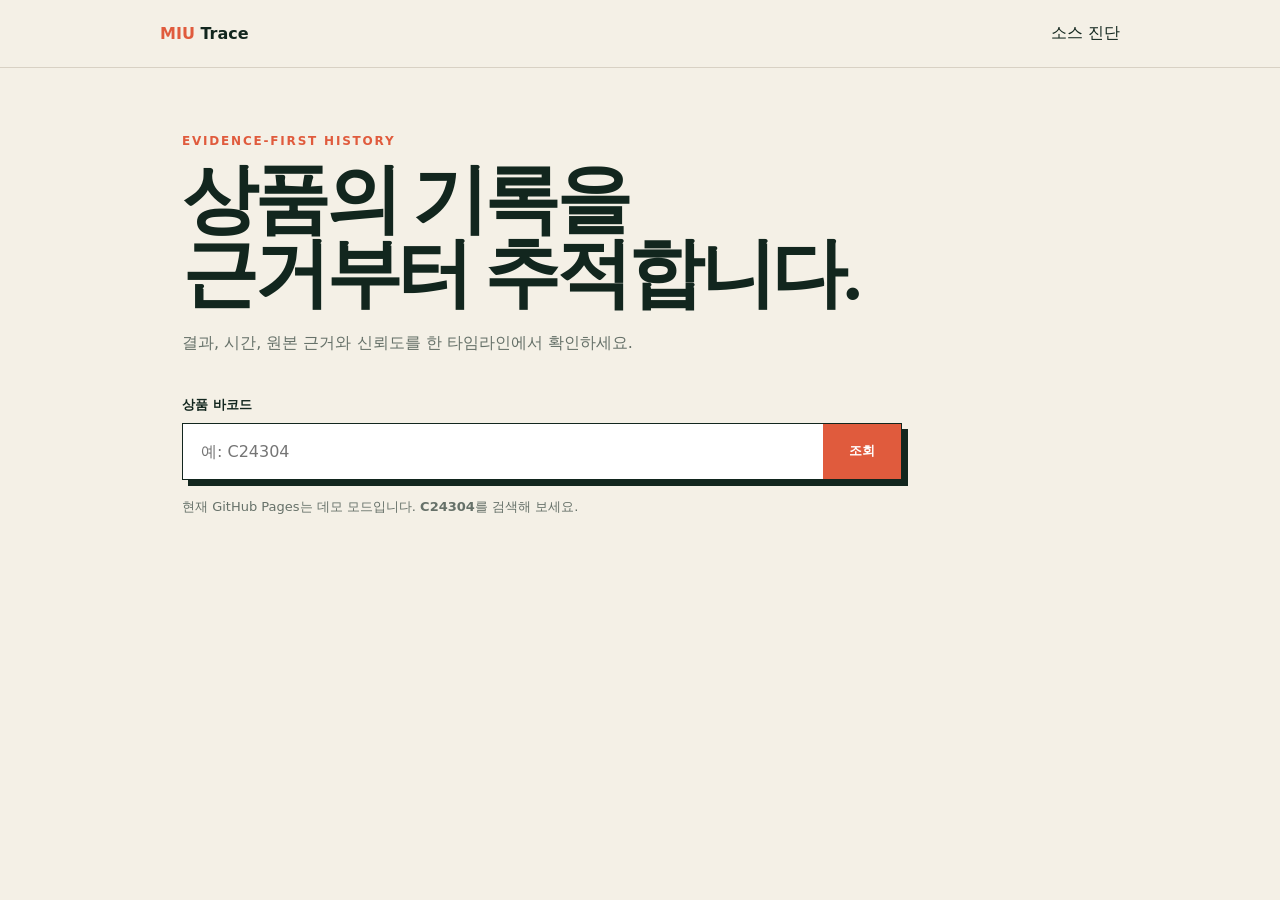
==== frontend/index.html @ 66e6db98 "Create MIU Trace GitHub Pages PWA" ====
<!doctype html><html lang="ko"><head><meta charset="utf-8"><meta name="viewport" content="width=device-width,initial-scale=1,viewport-fit=cover"><meta name="theme-color" content="#12261e"><link rel="manifest" href="manifest.webmanifest"><link rel="stylesheet" href="assets/app.css"><title>MIU Trace</title></head><body>
<header><a class="brand" href="./"><b>MIU</b> Trace</a><a href="sources.html">소스 진단</a></header><main><section class="hero"><p class="eyebrow">EVIDENCE-FIRST HISTORY</p><h1>상품의 기록을<br>근거부터 추적합니다.</h1><p>결과, 시간, 원본 근거와 신뢰도를 한 타임라인에서 확인하세요.</p></section>
<form id="search"><label for="barcode">상품 바코드</label><div class="search"><input id="barcode" placeholder="예: C24304" autocomplete="off"><button>조회</button></div></form><p class="notice">현재 GitHub Pages는 데모 모드입니다. <b>C24304</b>를 검색해 보세요.</p><section id="result" aria-live="polite"></section></main>
<script src="config.js"></script><script src="assets/app.js"></script></body></html>
---- frontend/assets/app.css ----
:root{--ink:#12261e;--paper:#f4f0e6;--accent:#e05b3d;--muted:#667169;--line:#d8d1c4}*{box-sizing:border-box}body{margin:0;background:var(--paper);color:var(--ink);font-family:Inter,"Noto Sans KR",system-ui,sans-serif}header{height:68px;display:flex;align-items:center;justify-content:space-between;padding:0 max(22px,calc((100vw - 960px)/2));border-bottom:1px solid var(--line)}a{color:inherit;text-decoration:none}.brand{font-weight:850}.brand b{color:var(--accent)}main{max-width:960px;margin:auto;padding:54px 22px}.hero{max-width:720px;margin-bottom:42px}.eyebrow{color:var(--accent);font-size:12px;font-weight:850;letter-spacing:.15em}.hero h1{font-family:Georgia,"Noto Serif KR",serif;font-size:clamp(43px,8vw,76px);line-height:.98;letter-spacing:-.055em;margin:14px 0 22px}.hero>p:last-child,.notice,.meta{color:var(--muted)}.compact h1{font-size:48px}form,#result{max-width:720px}label{display:block;font-size:13px;font-weight:750;margin-bottom:9px}.search{display:flex;background:white;border:1px solid var(--ink);box-shadow:6px 6px 0 var(--ink)}input{min-width:0;flex:1;border:0;padding:18px;font:inherit;outline:0}button{border:0;background:var(--accent);color:white;padding:0 26px;font-weight:850}.notice{font-size:13px;margin-top:18px}#result{margin-top:38px}.event,.empty,.cards article{background:#fff;border:1px solid var(--line);padding:20px}.event{margin-bottom:14px;border-left:4px solid var(--accent)}.event-head{display:flex;justify-content:space-between}.badge{font-size:11px;border:1px solid var(--line);border-radius:999px;padding:4px 8px}.meta{font-size:13px}.cards{display:grid;gap:14px}.cards h2{margin:0 0 8px;font-size:17px}.cards span{color:var(--accent);font-size:12px;font-weight:850}@media(max-width:600px){main{padding-top:38px}.search{box-shadow:4px 4px 0 var(--ink)}button{padding:0 18px}}
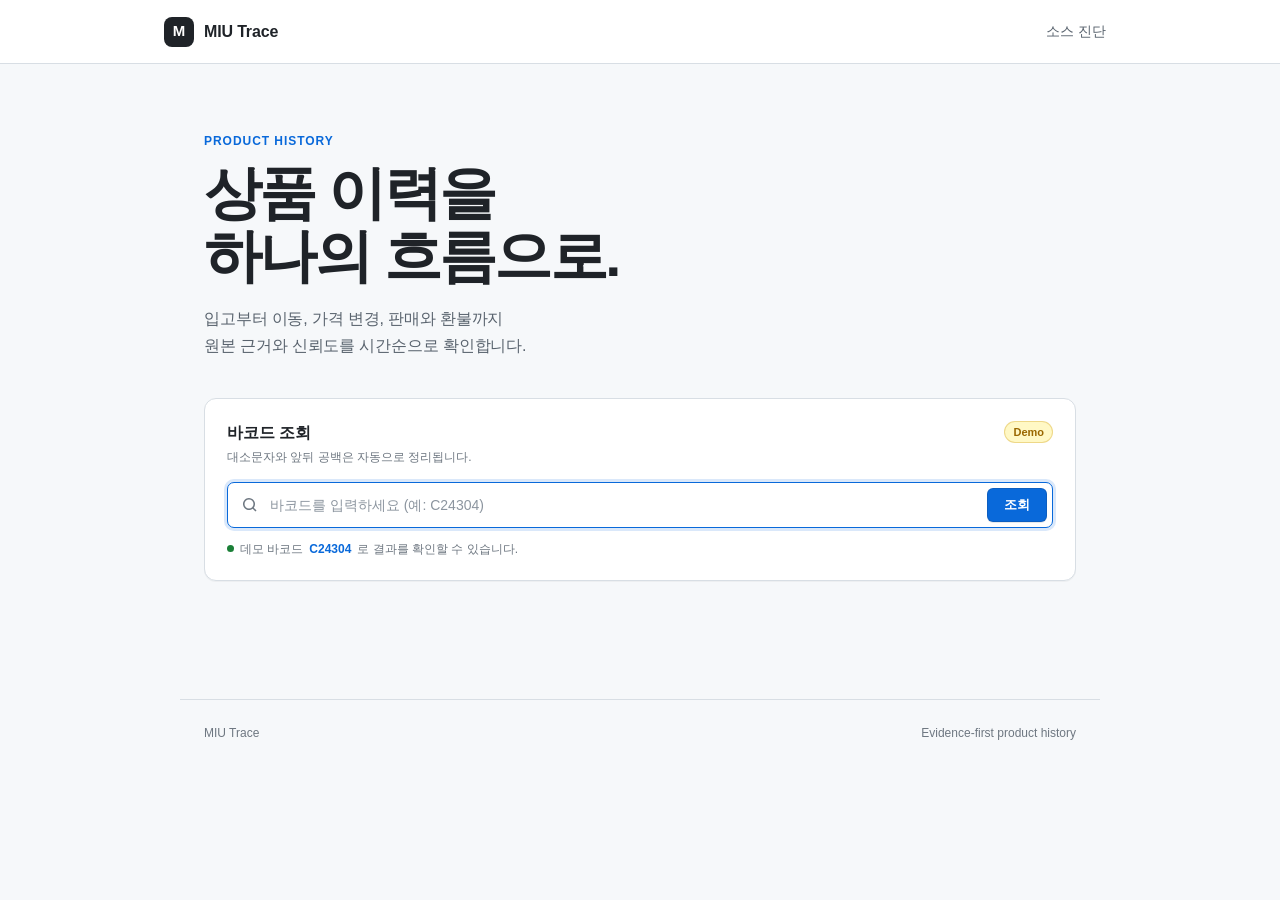
==== commit 6a36acf5: "Refine GitHub-inspired timeline UI" ====
--- a/frontend/index.html
+++ b/frontend/index.html
@@ -1,5 +1,51 @@
-<!doctype html><html lang="ko"><head><meta charset="utf-8"><meta name="viewport" content="width=device-width,initial-scale=1,viewport-fit=cover"><meta name="theme-color" content="#12261e"><link rel="manifest" href="manifest.webmanifest"><link rel="stylesheet" href="assets/app.css"><title>MIU Trace</title></head><body>
-<header><a class="brand" href="./"><b>MIU</b> Trace</a><a href="sources.html">소스 진단</a></header><main><section class="hero"><p class="eyebrow">EVIDENCE-FIRST HISTORY</p><h1>상품의 기록을<br>근거부터 추적합니다.</h1><p>결과, 시간, 원본 근거와 신뢰도를 한 타임라인에서 확인하세요.</p></section>
-<form id="search"><label for="barcode">상품 바코드</label><div class="search"><input id="barcode" placeholder="예: C24304" autocomplete="off"><button>조회</button></div></form><p class="notice">현재 GitHub Pages는 데모 모드입니다. <b>C24304</b>를 검색해 보세요.</p><section id="result" aria-live="polite"></section></main>
-<script src="config.js"></script><script src="assets/app.js"></script></body></html>
+<!doctype html>
+<html lang="ko">
+<head>
+  <meta charset="utf-8">
+  <meta name="viewport" content="width=device-width,initial-scale=1,viewport-fit=cover">
+  <meta name="theme-color" content="#ffffff">
+  <link rel="manifest" href="manifest.webmanifest">
+  <link rel="stylesheet" href="assets/app.css">
+  <title>MIU Trace</title>
+</head>
+<body>
+  <header class="site-header">
+    <div class="header-inner">
+      <a class="brand" href="./" aria-label="MIU Trace 홈">
+        <span class="brand-mark">M</span><span>MIU Trace</span>
+      </a>
+      <nav><a class="nav-link" href="sources.html">소스 진단</a></nav>
+    </div>
+  </header>
 
+  <main>
+    <section class="intro">
+      <span class="section-kicker">Product history</span>
+      <h1>상품 이력을<br>하나의 흐름으로.</h1>
+      <p>입고부터 이동, 가격 변경, 판매와 환불까지<br class="desktop-break"> 원본 근거와 신뢰도를 시간순으로 확인합니다.</p>
+    </section>
+
+    <section class="search-panel" aria-labelledby="search-title">
+      <div class="panel-heading">
+        <div><h2 id="search-title">바코드 조회</h2><p>대소문자와 앞뒤 공백은 자동으로 정리됩니다.</p></div>
+        <span class="mode-badge">Demo</span>
+      </div>
+      <form id="search">
+        <label class="sr-only" for="barcode">상품 바코드</label>
+        <div class="search-control">
+          <svg aria-hidden="true" viewBox="0 0 16 16"><path d="M11.5 7a4.5 4.5 0 1 1-9 0 4.5 4.5 0 0 1 9 0Zm-.82 4.74 2.79 2.79 1.06-1.06-2.79-2.79a6 6 0 1 0-1.06 1.06Z"/></svg>
+          <input id="barcode" placeholder="바코드를 입력하세요 (예: C24304)" autocomplete="off" autofocus>
+          <button type="submit">조회</button>
+        </div>
+      </form>
+      <p class="demo-hint"><span></span>데모 바코드 <button type="button" id="demo-code">C24304</button>로 결과를 확인할 수 있습니다.</p>
+    </section>
+
+    <section id="result" aria-live="polite"></section>
+  </main>
+
+  <footer><span>MIU Trace</span><span>Evidence-first product history</span></footer>
+  <script src="config.js"></script><script src="assets/app.js"></script>
+</body>
+</html>
+
--- a/frontend/assets/app.css
+++ b/frontend/assets/app.css
@@ -1,2 +1,2 @@
-:root{--ink:#12261e;--paper:#f4f0e6;--accent:#e05b3d;--muted:#667169;--line:#d8d1c4}*{box-sizing:border-box}body{margin:0;background:var(--paper);color:var(--ink);font-family:Inter,"Noto Sans KR",system-ui,sans-serif}header{height:68px;display:flex;align-items:center;justify-content:space-between;padding:0 max(22px,calc((100vw - 960px)/2));border-bottom:1px solid var(--line)}a{color:inherit;text-decoration:none}.brand{font-weight:850}.brand b{color:var(--accent)}main{max-width:960px;margin:auto;padding:54px 22px}.hero{max-width:720px;margin-bottom:42px}.eyebrow{color:var(--accent);font-size:12px;font-weight:850;letter-spacing:.15em}.hero h1{font-family:Georgia,"Noto Serif KR",serif;font-size:clamp(43px,8vw,76px);line-height:.98;letter-spacing:-.055em;margin:14px 0 22px}.hero>p:last-child,.notice,.meta{color:var(--muted)}.compact h1{font-size:48px}form,#result{max-width:720px}label{display:block;font-size:13px;font-weight:750;margin-bottom:9px}.search{display:flex;background:white;border:1px solid var(--ink);box-shadow:6px 6px 0 var(--ink)}input{min-width:0;flex:1;border:0;padding:18px;font:inherit;outline:0}button{border:0;background:var(--accent);color:white;padding:0 26px;font-weight:850}.notice{font-size:13px;margin-top:18px}#result{margin-top:38px}.event,.empty,.cards article{background:#fff;border:1px solid var(--line);padding:20px}.event{margin-bottom:14px;border-left:4px solid var(--accent)}.event-head{display:flex;justify-content:space-between}.badge{font-size:11px;border:1px solid var(--line);border-radius:999px;padding:4px 8px}.meta{font-size:13px}.cards{display:grid;gap:14px}.cards h2{margin:0 0 8px;font-size:17px}.cards span{color:var(--accent);font-size:12px;font-weight:850}@media(max-width:600px){main{padding-top:38px}.search{box-shadow:4px 4px 0 var(--ink)}button{padding:0 18px}}
+:root{--bg:#f6f8fa;--surface:#fff;--ink:#1f2328;--muted:#59636e;--subtle:#6e7781;--border:#d1d9e0;--border-muted:#d8dee4;--blue:#0969da;--blue-hover:#0550ae;--green:#1a7f37;--green-bg:#dafbe1;--orange:#9a6700;--orange-bg:#fff8c5;--red:#cf222e;--purple:#8250df;--shadow:0 1px 0 rgba(31,35,40,.04)}*{box-sizing:border-box}html{color-scheme:light}body{margin:0;background:var(--bg);color:var(--ink);font-family:-apple-system,BlinkMacSystemFont,"Segoe UI","Noto Sans KR",sans-serif;font-size:14px;line-height:1.5}.site-header{height:64px;background:rgba(255,255,255,.92);border-bottom:1px solid var(--border-muted);position:sticky;top:0;z-index:10;backdrop-filter:blur(14px)}.header-inner{max-width:1000px;height:100%;margin:auto;padding:0 24px;display:flex;align-items:center;justify-content:space-between}.brand{display:inline-flex;align-items:center;gap:10px;color:var(--ink);font-weight:650;text-decoration:none;font-size:16px;letter-spacing:-.01em}.brand-mark{width:30px;height:30px;display:grid;place-items:center;border-radius:8px;background:var(--ink);color:#fff;font-size:15px;font-weight:750}.nav-link{color:var(--muted);text-decoration:none;font-size:14px;font-weight:500;padding:7px 10px;border-radius:6px}.nav-link:hover{background:#f3f4f6;color:var(--ink)}main{max-width:920px;margin:auto;padding:68px 24px 80px}.intro{max-width:700px;margin-bottom:38px}.section-kicker{display:block;color:var(--blue);font-size:12px;font-weight:700;letter-spacing:.08em;text-transform:uppercase;margin-bottom:12px}.intro h1{font-size:clamp(38px,6vw,58px);line-height:1.08;letter-spacing:-.045em;margin:0 0 18px;font-weight:720}.intro p{margin:0;color:var(--muted);font-size:16px;line-height:1.7;letter-spacing:-.01em}.search-panel{background:var(--surface);border:1px solid var(--border-muted);border-radius:12px;box-shadow:var(--shadow);padding:22px;margin-bottom:38px}.panel-heading{display:flex;align-items:flex-start;justify-content:space-between;margin-bottom:16px}.panel-heading h2{font-size:16px;margin:0 0 3px}.panel-heading p{margin:0;color:var(--subtle);font-size:12px}.mode-badge{color:var(--orange);background:var(--orange-bg);border:1px solid #d4a72c66;border-radius:999px;padding:2px 8px;font-size:11px;font-weight:650}.search-control{height:46px;display:flex;align-items:center;border:1px solid #8c959f;border-radius:7px;background:#fff;transition:.15s}.search-control:focus-within{border-color:var(--blue);box-shadow:0 0 0 3px rgba(9,105,218,.15)}.search-control svg{width:16px;height:16px;fill:var(--subtle);margin-left:14px;flex:0 0 auto}.search-control input{min-width:0;flex:1;height:100%;border:0;outline:0;background:transparent;padding:0 12px;font:inherit;color:var(--ink)}.search-control input::placeholder{color:#8c959f}.search-control button{height:34px;margin-right:5px;padding:0 16px;border:1px solid rgba(31,35,40,.15);border-radius:6px;background:var(--blue);color:#fff;font-weight:600;cursor:pointer;box-shadow:0 1px 0 rgba(31,35,40,.1)}.search-control button:hover{background:var(--blue-hover)}.demo-hint{display:flex;align-items:center;gap:6px;margin:12px 0 0;color:var(--subtle);font-size:12px}.demo-hint>span{width:7px;height:7px;border-radius:50%;background:var(--green)}.demo-hint button{padding:0;border:0;background:transparent;color:var(--blue);font:inherit;font-weight:600;cursor:pointer}.result-header{display:flex;align-items:flex-end;justify-content:space-between;margin-bottom:20px;padding-bottom:14px;border-bottom:1px solid var(--border-muted)}.result-header h2{font-size:20px;letter-spacing:-.02em;margin:0 0 2px}.result-header p{margin:0;color:var(--subtle);font-size:13px}.event-count{color:var(--muted);background:#eef1f4;border:1px solid var(--border-muted);border-radius:999px;padding:3px 9px;font-size:12px;font-weight:600}.timeline{position:relative;margin-left:11px}.timeline:before{content:"";position:absolute;top:9px;bottom:20px;left:6px;width:2px;background:var(--border-muted)}.event{position:relative;padding-left:38px;margin-bottom:16px}.event:last-child{margin-bottom:0}.timeline-node{position:absolute;left:0;top:19px;width:14px;height:14px;border:3px solid var(--bg);border-radius:50%;background:var(--blue);box-shadow:0 0 0 1px var(--border)}.event[data-type="RECEIVED"] .timeline-node{background:var(--green)}.event[data-type="REFUND"] .timeline-node{background:var(--red)}.event[data-type="LOCATION_CHANGE"] .timeline-node{background:var(--purple)}.event-card{background:var(--surface);border:1px solid var(--border-muted);border-radius:9px;box-shadow:var(--shadow);overflow:hidden}.event-main{padding:16px 18px}.event-topline{display:flex;align-items:flex-start;justify-content:space-between;gap:12px}.event-title-wrap{display:flex;align-items:center;gap:8px;min-width:0}.event-title{font-size:15px;font-weight:650}.type-icon{width:26px;height:26px;display:grid;place-items:center;border-radius:6px;background:#ddf4ff;color:var(--blue);font-size:13px;font-weight:700}.event[data-type="RECEIVED"] .type-icon{background:var(--green-bg);color:var(--green)}.event[data-type="REFUND"] .type-icon{background:#ffebe9;color:var(--red)}.event[data-type="LOCATION_CHANGE"] .type-icon{background:#fbefff;color:var(--purple)}.event-time{margin:9px 0 0;color:var(--muted);font-size:13px}.precision{color:var(--subtle);margin-left:5px}.change{display:flex;align-items:center;gap:10px;margin-top:13px;padding:11px 12px;border-radius:6px;background:var(--bg);font-weight:600}.change-arrow{color:var(--subtle)}.confidence{white-space:nowrap;border:1px solid var(--border-muted);border-radius:999px;padding:2px 8px;font-size:11px;font-weight:600;color:var(--muted)}.confidence.confirmed{color:var(--green);background:var(--green-bg);border-color:#2da44e55}.evidence{display:flex;align-items:center;gap:8px;padding:10px 18px;border-top:1px solid #eaeef2;background:#fbfcfd;color:var(--subtle);font-size:12px}.evidence svg{width:14px;height:14px;fill:currentColor;flex:0 0 auto}.empty{padding:36px 24px;text-align:center;background:#fff;border:1px dashed var(--border);border-radius:10px}.empty strong{font-size:16px}.empty p{margin:6px 0 0;color:var(--muted)}footer{max-width:920px;margin:0 auto;padding:24px;border-top:1px solid var(--border-muted);display:flex;justify-content:space-between;color:var(--subtle);font-size:12px}.sr-only{position:absolute;width:1px;height:1px;padding:0;margin:-1px;overflow:hidden;clip:rect(0,0,0,0);white-space:nowrap;border:0}.cards{display:grid;gap:12px}.cards article{background:#fff;border:1px solid var(--border-muted);border-radius:9px;padding:18px}.cards h2{font-size:15px;margin:0 0 5px}.cards p{color:var(--muted);margin:7px 0 0}.cards span{color:var(--orange);background:var(--orange-bg);border-radius:999px;padding:2px 7px;font-size:11px;font-weight:650}@media(max-width:640px){.site-header{height:58px}.header-inner{padding:0 16px}main{padding:40px 16px 60px}.intro{margin-bottom:28px}.intro h1{font-size:40px}.intro p{font-size:15px}.desktop-break{display:none}.search-panel{padding:17px;border-radius:10px}.panel-heading p{display:none}.search-control button{padding:0 13px}.timeline{margin-left:3px}.event{padding-left:30px}.event-main{padding:14px}.evidence{padding:10px 14px}.event-topline{align-items:center}.event-title-wrap{gap:7px}.confidence{padding:2px 6px}.result-header{align-items:center}footer{margin:0 16px;padding:20px 0}.demo-hint{align-items:flex-start}}
 
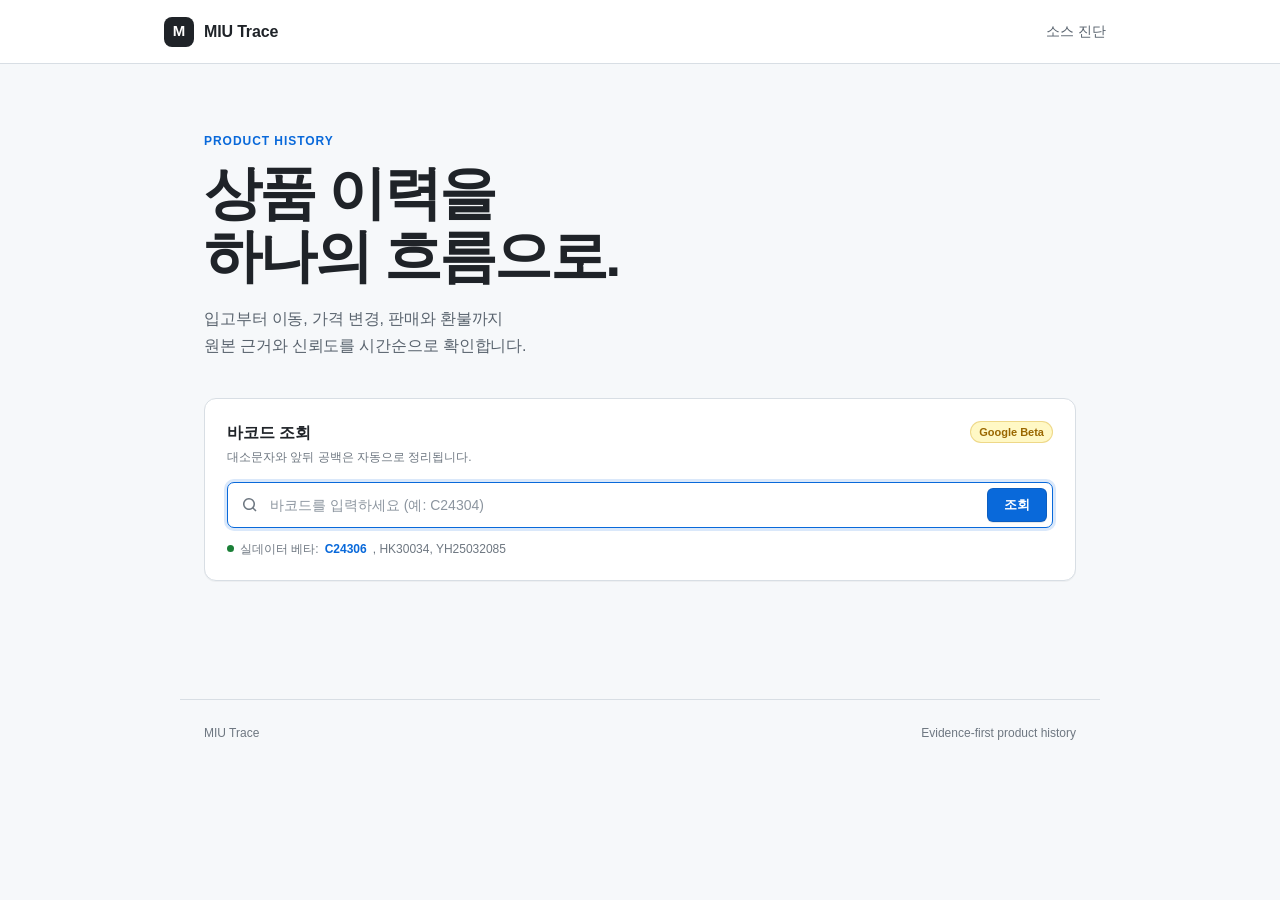
==== commit 7430f685: "Add live public Google Sheets beta" ====
--- a/frontend/index.html
+++ b/frontend/index.html
@@ -28,7 +28,7 @@
     <section class="search-panel" aria-labelledby="search-title">
       <div class="panel-heading">
         <div><h2 id="search-title">바코드 조회</h2><p>대소문자와 앞뒤 공백은 자동으로 정리됩니다.</p></div>
-        <span class="mode-badge">Demo</span>
+        <span class="mode-badge">Google Beta</span>
       </div>
       <form id="search">
         <label class="sr-only" for="barcode">상품 바코드</label>
@@ -38,7 +38,7 @@
           <button type="submit">조회</button>
         </div>
       </form>
-      <p class="demo-hint"><span></span>데모 바코드 <button type="button" id="demo-code">C24304</button>로 결과를 확인할 수 있습니다.</p>
+      <p class="demo-hint"><span></span>실데이터 베타: <button type="button" id="demo-code">C24306</button>, HK30034, YH25032085</p>
     </section>
 
     <section id="result" aria-live="polite"></section>
@@ -48,4 +48,3 @@
   <script src="config.js"></script><script src="assets/app.js"></script>
 </body>
 </html>
-
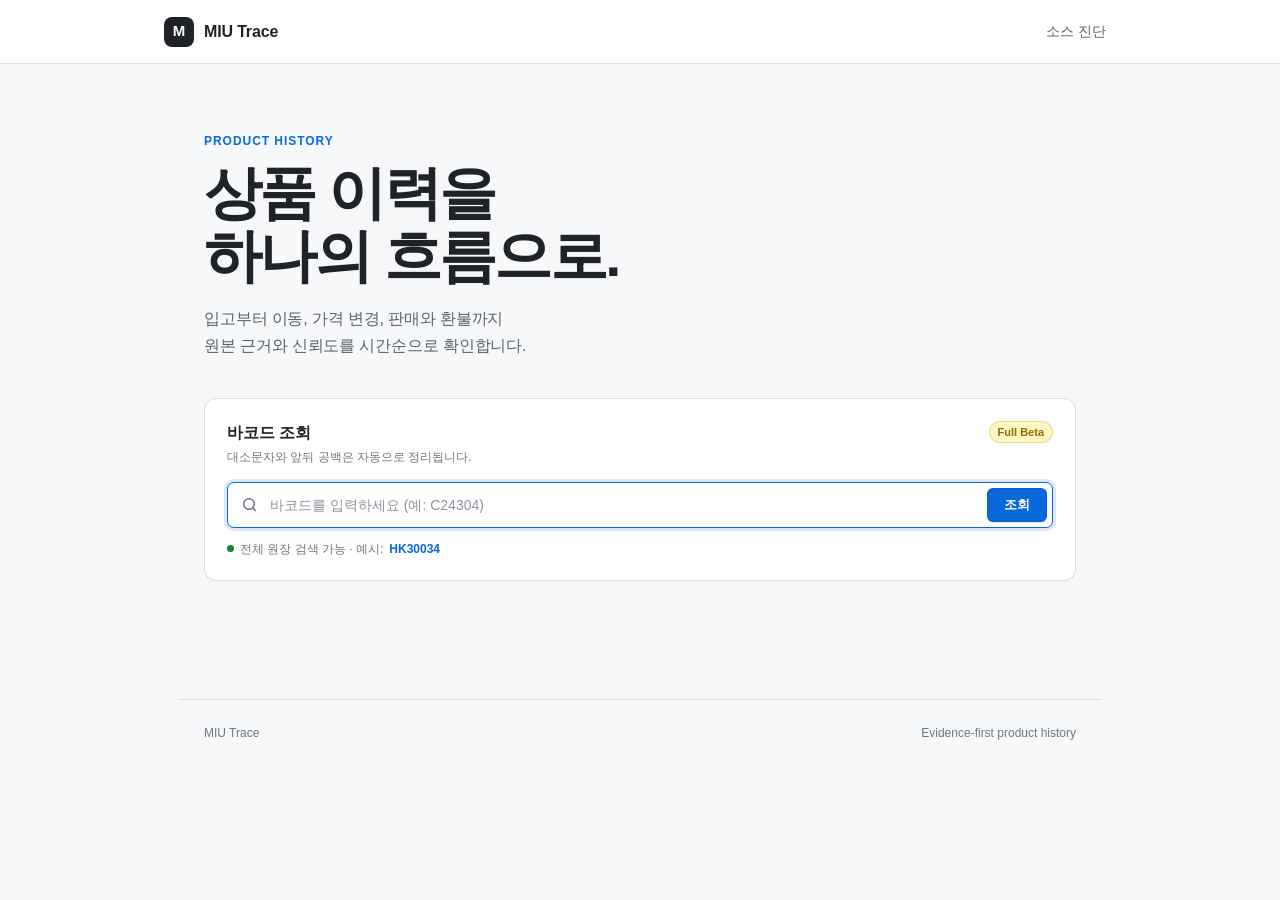
==== commit f9bb5c3b: "Build full Dropbox-backed beta" ====
--- a/frontend/index.html
+++ b/frontend/index.html
@@ -6,6 +6,7 @@
   <meta name="theme-color" content="#ffffff">
   <link rel="manifest" href="manifest.webmanifest">
   <link rel="stylesheet" href="assets/app.css">
+  <link rel="stylesheet" href="assets/details.css">
   <title>MIU Trace</title>
 </head>
 <body>
@@ -28,7 +29,7 @@
     <section class="search-panel" aria-labelledby="search-title">
       <div class="panel-heading">
         <div><h2 id="search-title">바코드 조회</h2><p>대소문자와 앞뒤 공백은 자동으로 정리됩니다.</p></div>
-        <span class="mode-badge">Google Beta</span>
+        <span class="mode-badge">Full Beta</span>
       </div>
       <form id="search">
         <label class="sr-only" for="barcode">상품 바코드</label>
@@ -38,7 +39,7 @@
           <button type="submit">조회</button>
         </div>
       </form>
-      <p class="demo-hint"><span></span>실데이터 베타: <button type="button" id="demo-code">C24306</button>, HK30034, YH25032085</p>
+      <p class="demo-hint"><span></span>전체 원장 검색 가능 · 예시: <button type="button" id="demo-code">HK30034</button></p>
     </section>
 
     <section id="result" aria-live="polite"></section>
--- a/frontend/assets/details.css
+++ b/frontend/assets/details.css
@@ -0,0 +1,7 @@
+.product-panel{background:#fff;border:1px solid var(--border-muted);border-radius:12px;padding:22px;margin-bottom:30px;box-shadow:var(--shadow)}
+.product-heading{display:flex;justify-content:space-between;align-items:flex-start;gap:16px}.product-heading .section-kicker{margin-bottom:5px}.product-heading h2{margin:0;font-size:21px;letter-spacing:-.025em}
+.status-pill{white-space:nowrap;background:var(--green-bg);color:var(--green);border:1px solid #2da44e55;border-radius:999px;padding:4px 10px;font-size:12px;font-weight:700}
+.product-grid{display:grid;grid-template-columns:repeat(3,1fr);gap:1px;background:var(--border-muted);border:1px solid var(--border-muted);border-radius:8px;overflow:hidden;margin-top:18px}
+.fact{background:#fff;padding:12px 14px;min-width:0}.fact span{display:block;color:var(--subtle);font-size:11px;margin-bottom:3px}.fact strong{display:block;font-size:13px;white-space:nowrap;overflow:hidden;text-overflow:ellipsis}
+.summary{margin:16px 0 0;padding:14px 15px;background:var(--bg);border-radius:8px;color:var(--muted);line-height:1.65}.summary strong{display:block;color:var(--ink);font-size:12px;margin-bottom:3px}.event-description{margin:10px 0 0;color:var(--muted);font-size:13px}
+@media(max-width:640px){.product-panel{padding:17px}.product-grid{grid-template-columns:repeat(2,1fr)}}
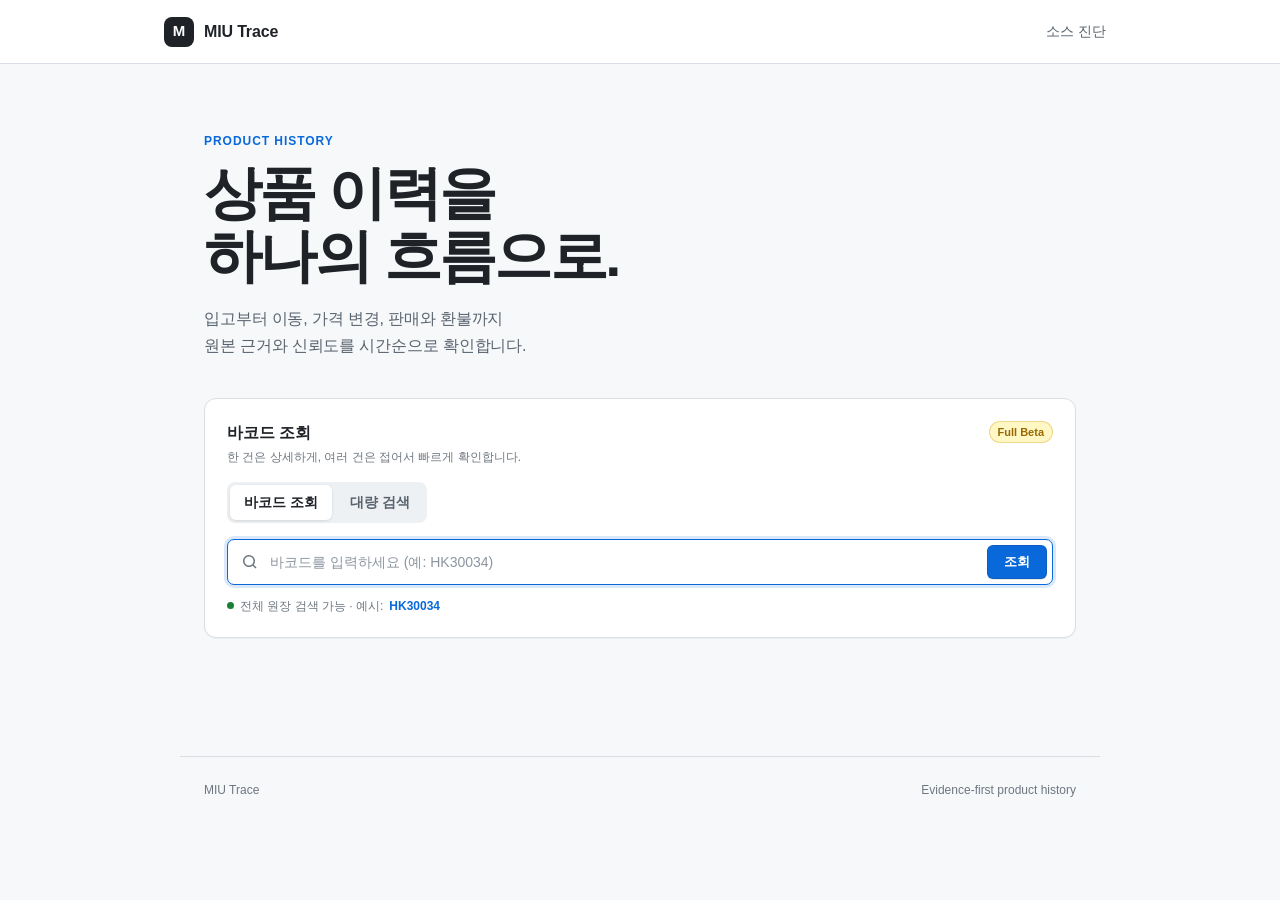
==== commit 9e654190: "Add bulk barcode search experience" ====
--- a/frontend/index.html
+++ b/frontend/index.html
@@ -10,41 +10,29 @@
   <title>MIU Trace</title>
 </head>
 <body>
-  <header class="site-header">
-    <div class="header-inner">
-      <a class="brand" href="./" aria-label="MIU Trace 홈">
-        <span class="brand-mark">M</span><span>MIU Trace</span>
-      </a>
-      <nav><a class="nav-link" href="sources.html">소스 진단</a></nav>
-    </div>
-  </header>
-
+  <header class="site-header"><div class="header-inner"><a class="brand" href="./" aria-label="MIU Trace 홈"><span class="brand-mark">M</span><span>MIU Trace</span></a><nav><a class="nav-link" href="sources.html">소스 진단</a></nav></div></header>
   <main>
-    <section class="intro">
-      <span class="section-kicker">Product history</span>
-      <h1>상품 이력을<br>하나의 흐름으로.</h1>
-      <p>입고부터 이동, 가격 변경, 판매와 환불까지<br class="desktop-break"> 원본 근거와 신뢰도를 시간순으로 확인합니다.</p>
+    <section class="intro"><span class="section-kicker">Product history</span><h1>상품 이력을<br>하나의 흐름으로.</h1><p>입고부터 이동, 가격 변경, 판매와 환불까지<br class="desktop-break"> 원본 근거와 신뢰도를 시간순으로 확인합니다.</p></section>
+    <section class="search-panel" aria-labelledby="search-title">
+      <div class="panel-heading"><div><h2 id="search-title">바코드 조회</h2><p>한 건은 상세하게, 여러 건은 접어서 빠르게 확인합니다.</p></div><span class="mode-badge">Full Beta</span></div>
+      <div class="search-tabs" role="tablist" aria-label="조회 방식">
+        <button class="search-tab active" id="single-tab" role="tab" aria-selected="true" aria-controls="single-search" data-mode="single">바코드 조회</button>
+        <button class="search-tab" id="bulk-tab" role="tab" aria-selected="false" aria-controls="bulk-search" data-mode="bulk">대량 검색</button>
+      </div>
+      <form id="single-search" class="search-mode" role="tabpanel" aria-labelledby="single-tab">
+        <label class="sr-only" for="barcode">상품 바코드</label>
+        <div class="search-control"><svg aria-hidden="true" viewBox="0 0 16 16"><path d="M11.5 7a4.5 4.5 0 1 1-9 0 4.5 4.5 0 0 1 9 0Zm-.82 4.74 2.79 2.79 1.06-1.06-2.79-2.79a6 6 0 1 0-1.06 1.06Z"/></svg><input id="barcode" placeholder="바코드를 입력하세요 (예: HK30034)" autocomplete="off" autofocus><button type="submit">조회</button></div>
+        <p class="demo-hint"><span></span>전체 원장 검색 가능 · 예시: <button type="button" id="demo-code">HK30034</button></p>
+      </form>
+      <form id="bulk-search" class="search-mode" role="tabpanel" aria-labelledby="bulk-tab" hidden>
+        <label for="barcodes">바코드 목록</label>
+        <textarea id="barcodes" rows="7" placeholder="줄바꿈, 쉼표 또는 공백으로 구분하세요.&#10;HK30034&#10;C24306&#10;YH25032085"></textarea>
+        <div class="bulk-actions"><span id="bulk-count">0개 입력</span><button type="submit">한번에 조회</button></div>
+        <p class="bulk-note">중복은 자동 제거되며 한 번에 최대 500개까지 조회합니다.</p>
+      </form>
     </section>
-
-    <section class="search-panel" aria-labelledby="search-title">
-      <div class="panel-heading">
-        <div><h2 id="search-title">바코드 조회</h2><p>대소문자와 앞뒤 공백은 자동으로 정리됩니다.</p></div>
-        <span class="mode-badge">Full Beta</span>
-      </div>
-      <form id="search">
-        <label class="sr-only" for="barcode">상품 바코드</label>
-        <div class="search-control">
-          <svg aria-hidden="true" viewBox="0 0 16 16"><path d="M11.5 7a4.5 4.5 0 1 1-9 0 4.5 4.5 0 0 1 9 0Zm-.82 4.74 2.79 2.79 1.06-1.06-2.79-2.79a6 6 0 1 0-1.06 1.06Z"/></svg>
-          <input id="barcode" placeholder="바코드를 입력하세요 (예: C24304)" autocomplete="off" autofocus>
-          <button type="submit">조회</button>
-        </div>
-      </form>
-      <p class="demo-hint"><span></span>전체 원장 검색 가능 · 예시: <button type="button" id="demo-code">HK30034</button></p>
-    </section>
-
     <section id="result" aria-live="polite"></section>
   </main>
-
   <footer><span>MIU Trace</span><span>Evidence-first product history</span></footer>
   <script src="config.js"></script><script src="assets/app.js"></script>
 </body>
--- a/frontend/assets/details.css
+++ b/frontend/assets/details.css
@@ -5,3 +5,6 @@
 .fact{background:#fff;padding:12px 14px;min-width:0}.fact span{display:block;color:var(--subtle);font-size:11px;margin-bottom:3px}.fact strong{display:block;font-size:13px;white-space:nowrap;overflow:hidden;text-overflow:ellipsis}
 .summary{margin:16px 0 0;padding:14px 15px;background:var(--bg);border-radius:8px;color:var(--muted);line-height:1.65}.summary strong{display:block;color:var(--ink);font-size:12px;margin-bottom:3px}.event-description{margin:10px 0 0;color:var(--muted);font-size:13px}
 @media(max-width:640px){.product-panel{padding:17px}.product-grid{grid-template-columns:repeat(2,1fr)}}
+.change-list{margin-top:13px;border:1px solid var(--border-muted);border-radius:7px;overflow:hidden}.info-change{display:grid;grid-template-columns:minmax(76px,.8fr) minmax(0,1fr) auto minmax(0,1fr) auto;align-items:center;gap:8px;padding:10px 12px;background:var(--bg);font-size:12px}.info-change+.info-change{border-top:1px solid var(--border-muted)}.info-change span{min-width:0;overflow:hidden;text-overflow:ellipsis}.info-field{font-weight:700}.info-change em{font-style:normal;color:var(--orange);font-size:11px;white-space:nowrap}@media(max-width:640px){.info-change{grid-template-columns:72px 1fr auto 1fr}.info-change em{grid-column:2/5}}
+.search-tabs{display:flex;gap:4px;margin-bottom:16px;padding:3px;background:#eef1f4;border-radius:8px;width:max-content}.search-tab{border:0;background:transparent;color:var(--muted);font:inherit;font-weight:600;padding:7px 14px;border-radius:6px;cursor:pointer}.search-tab.active{background:#fff;color:var(--ink);box-shadow:0 1px 3px rgba(31,35,40,.12)}.search-mode[hidden]{display:none}.search-mode>label{display:block;font-weight:650;margin-bottom:7px}.search-mode textarea{display:block;width:100%;resize:vertical;min-height:150px;border:1px solid #8c959f;border-radius:7px;padding:12px;font:inherit;line-height:1.6;outline:0}.search-mode textarea:focus{border-color:var(--blue);box-shadow:0 0 0 3px rgba(9,105,218,.15)}.bulk-actions{display:flex;align-items:center;justify-content:space-between;margin-top:10px}.bulk-actions span,.bulk-note{color:var(--subtle);font-size:12px}.bulk-actions button{border:1px solid rgba(31,35,40,.15);border-radius:6px;background:var(--blue);color:#fff;font:inherit;font-weight:600;padding:8px 16px;cursor:pointer}.bulk-note{margin:9px 0 0}.batch-header{display:flex;justify-content:space-between;align-items:flex-end;margin-bottom:14px}.batch-header h2{margin:0 0 3px;font-size:20px}.batch-header p{margin:0;color:var(--muted)}.batch-list{display:grid;gap:8px}.batch-item{background:#fff;border:1px solid var(--border-muted);border-radius:9px;box-shadow:var(--shadow);overflow:hidden}.batch-item summary{display:grid;grid-template-columns:18px minmax(90px,.7fr) minmax(150px,1.5fr) minmax(80px,.7fr) auto auto;align-items:center;gap:12px;padding:15px 17px;cursor:pointer;list-style:none}.batch-item summary::-webkit-details-marker{display:none}.batch-item summary:hover{background:#f6f8fa}.batch-item[open] summary{border-bottom:1px solid var(--border-muted)}.batch-chevron{font-size:22px;color:var(--subtle);transition:transform .15s}.batch-item[open] .batch-chevron{transform:rotate(90deg)}.batch-code{font-weight:700}.batch-name,.batch-location{min-width:0;overflow:hidden;text-overflow:ellipsis;white-space:nowrap}.batch-location{color:var(--muted)}.batch-status,.batch-events{border-radius:999px;background:#eef1f4;padding:2px 8px;font-size:11px;white-space:nowrap}.batch-status{color:var(--green);background:var(--green-bg)}.batch-item[data-missing=true] .batch-status{color:var(--subtle);background:#eef1f4}.batch-detail{padding:20px;background:var(--bg)}.batch-detail .product-panel.compact{margin-bottom:22px}.batch-detail .result-header{margin-top:0}.batch-detail .empty{background:#fff}
+@media(max-width:760px){.batch-item summary{grid-template-columns:16px minmax(78px,.8fr) minmax(0,1.6fr) auto;gap:8px;padding:13px}.batch-location,.batch-status{display:none}.batch-detail{padding:14px}.batch-detail .product-grid{grid-template-columns:repeat(2,1fr)}}
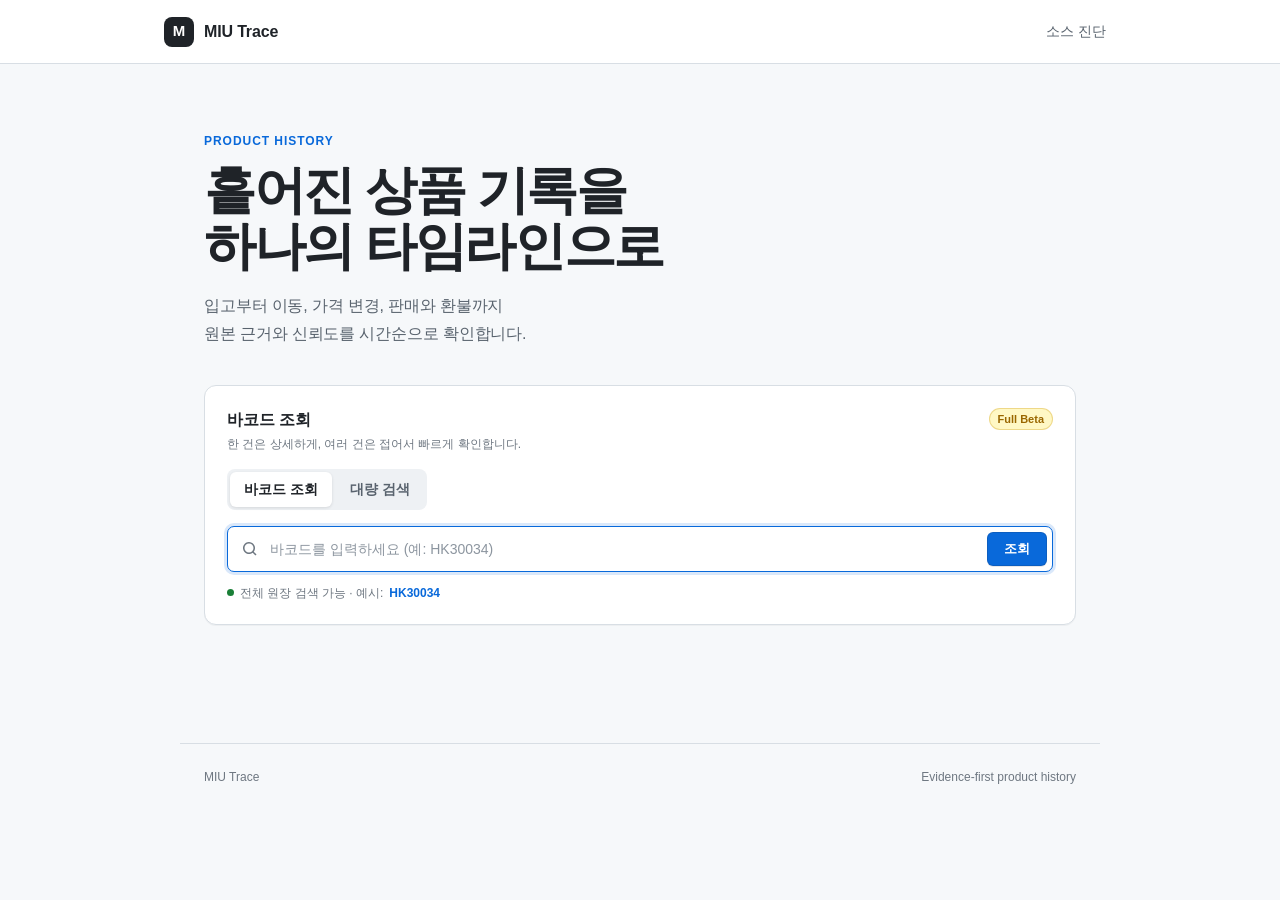
==== commit df458a77: "Improve timeline accuracy and lookup speed" ====
--- a/frontend/index.html
+++ b/frontend/index.html
@@ -12,7 +12,7 @@
 <body>
   <header class="site-header"><div class="header-inner"><a class="brand" href="./" aria-label="MIU Trace 홈"><span class="brand-mark">M</span><span>MIU Trace</span></a><nav><a class="nav-link" href="sources.html">소스 진단</a></nav></div></header>
   <main>
-    <section class="intro"><span class="section-kicker">Product history</span><h1>상품 이력을<br>하나의 흐름으로.</h1><p>입고부터 이동, 가격 변경, 판매와 환불까지<br class="desktop-break"> 원본 근거와 신뢰도를 시간순으로 확인합니다.</p></section>
+    <section class="intro"><span class="section-kicker">Product history</span><h1>흩어진 상품 기록을<br>하나의 타임라인으로</h1><p>입고부터 이동, 가격 변경, 판매와 환불까지<br class="desktop-break"> 원본 근거와 신뢰도를 시간순으로 확인합니다.</p></section>
     <section class="search-panel" aria-labelledby="search-title">
       <div class="panel-heading"><div><h2 id="search-title">바코드 조회</h2><p>한 건은 상세하게, 여러 건은 접어서 빠르게 확인합니다.</p></div><span class="mode-badge">Full Beta</span></div>
       <div class="search-tabs" role="tablist" aria-label="조회 방식">
@@ -34,6 +34,6 @@
     <section id="result" aria-live="polite"></section>
   </main>
   <footer><span>MIU Trace</span><span>Evidence-first product history</span></footer>
-  <script src="config.js"></script><script src="assets/app.js"></script>
+  <script src="config.js?v=10"></script><script src="assets/app.js?v=10"></script>
 </body>
 </html>
--- a/frontend/assets/details.css
+++ b/frontend/assets/details.css
@@ -8,3 +8,10 @@
 .change-list{margin-top:13px;border:1px solid var(--border-muted);border-radius:7px;overflow:hidden}.info-change{display:grid;grid-template-columns:minmax(76px,.8fr) minmax(0,1fr) auto minmax(0,1fr) auto;align-items:center;gap:8px;padding:10px 12px;background:var(--bg);font-size:12px}.info-change+.info-change{border-top:1px solid var(--border-muted)}.info-change span{min-width:0;overflow:hidden;text-overflow:ellipsis}.info-field{font-weight:700}.info-change em{font-style:normal;color:var(--orange);font-size:11px;white-space:nowrap}@media(max-width:640px){.info-change{grid-template-columns:72px 1fr auto 1fr}.info-change em{grid-column:2/5}}
 .search-tabs{display:flex;gap:4px;margin-bottom:16px;padding:3px;background:#eef1f4;border-radius:8px;width:max-content}.search-tab{border:0;background:transparent;color:var(--muted);font:inherit;font-weight:600;padding:7px 14px;border-radius:6px;cursor:pointer}.search-tab.active{background:#fff;color:var(--ink);box-shadow:0 1px 3px rgba(31,35,40,.12)}.search-mode[hidden]{display:none}.search-mode>label{display:block;font-weight:650;margin-bottom:7px}.search-mode textarea{display:block;width:100%;resize:vertical;min-height:150px;border:1px solid #8c959f;border-radius:7px;padding:12px;font:inherit;line-height:1.6;outline:0}.search-mode textarea:focus{border-color:var(--blue);box-shadow:0 0 0 3px rgba(9,105,218,.15)}.bulk-actions{display:flex;align-items:center;justify-content:space-between;margin-top:10px}.bulk-actions span,.bulk-note{color:var(--subtle);font-size:12px}.bulk-actions button{border:1px solid rgba(31,35,40,.15);border-radius:6px;background:var(--blue);color:#fff;font:inherit;font-weight:600;padding:8px 16px;cursor:pointer}.bulk-note{margin:9px 0 0}.batch-header{display:flex;justify-content:space-between;align-items:flex-end;margin-bottom:14px}.batch-header h2{margin:0 0 3px;font-size:20px}.batch-header p{margin:0;color:var(--muted)}.batch-list{display:grid;gap:8px}.batch-item{background:#fff;border:1px solid var(--border-muted);border-radius:9px;box-shadow:var(--shadow);overflow:hidden}.batch-item summary{display:grid;grid-template-columns:18px minmax(90px,.7fr) minmax(150px,1.5fr) minmax(80px,.7fr) auto auto;align-items:center;gap:12px;padding:15px 17px;cursor:pointer;list-style:none}.batch-item summary::-webkit-details-marker{display:none}.batch-item summary:hover{background:#f6f8fa}.batch-item[open] summary{border-bottom:1px solid var(--border-muted)}.batch-chevron{font-size:22px;color:var(--subtle);transition:transform .15s}.batch-item[open] .batch-chevron{transform:rotate(90deg)}.batch-code{font-weight:700}.batch-name,.batch-location{min-width:0;overflow:hidden;text-overflow:ellipsis;white-space:nowrap}.batch-location{color:var(--muted)}.batch-status,.batch-events{border-radius:999px;background:#eef1f4;padding:2px 8px;font-size:11px;white-space:nowrap}.batch-status{color:var(--green);background:var(--green-bg)}.batch-item[data-missing=true] .batch-status{color:var(--subtle);background:#eef1f4}.batch-detail{padding:20px;background:var(--bg)}.batch-detail .product-panel.compact{margin-bottom:22px}.batch-detail .result-header{margin-top:0}.batch-detail .empty{background:#fff}
 @media(max-width:760px){.batch-item summary{grid-template-columns:16px minmax(78px,.8fr) minmax(0,1.6fr) auto;gap:8px;padding:13px}.batch-location,.batch-status{display:none}.batch-detail{padding:14px}.batch-detail .product-grid{grid-template-columns:repeat(2,1fr)}}
+.intro h1{font-size:clamp(34px,5.2vw,52px)}
+.status-pill{background:#eef1f4;color:var(--muted);border-color:var(--border-muted)}
+.status-pill.status-held,.batch-status.status-held{background:var(--green-bg);color:var(--green);border-color:#2da44e55}
+.status-pill.status-sold,.batch-status.status-sold{background:#ffebe9;color:var(--red);border-color:#ff818266}
+.status-pill.status-discarded,.batch-status.status-discarded{background:#fff1e5;color:#bc4c00;border-color:#fb8f4466}
+@media(max-width:640px){.intro h1{font-size:36px}}
+.event[data-type="RECEIVED"] .change>span:first-child,.event[data-type="RECEIVED"] .change>.change-arrow{display:none}
